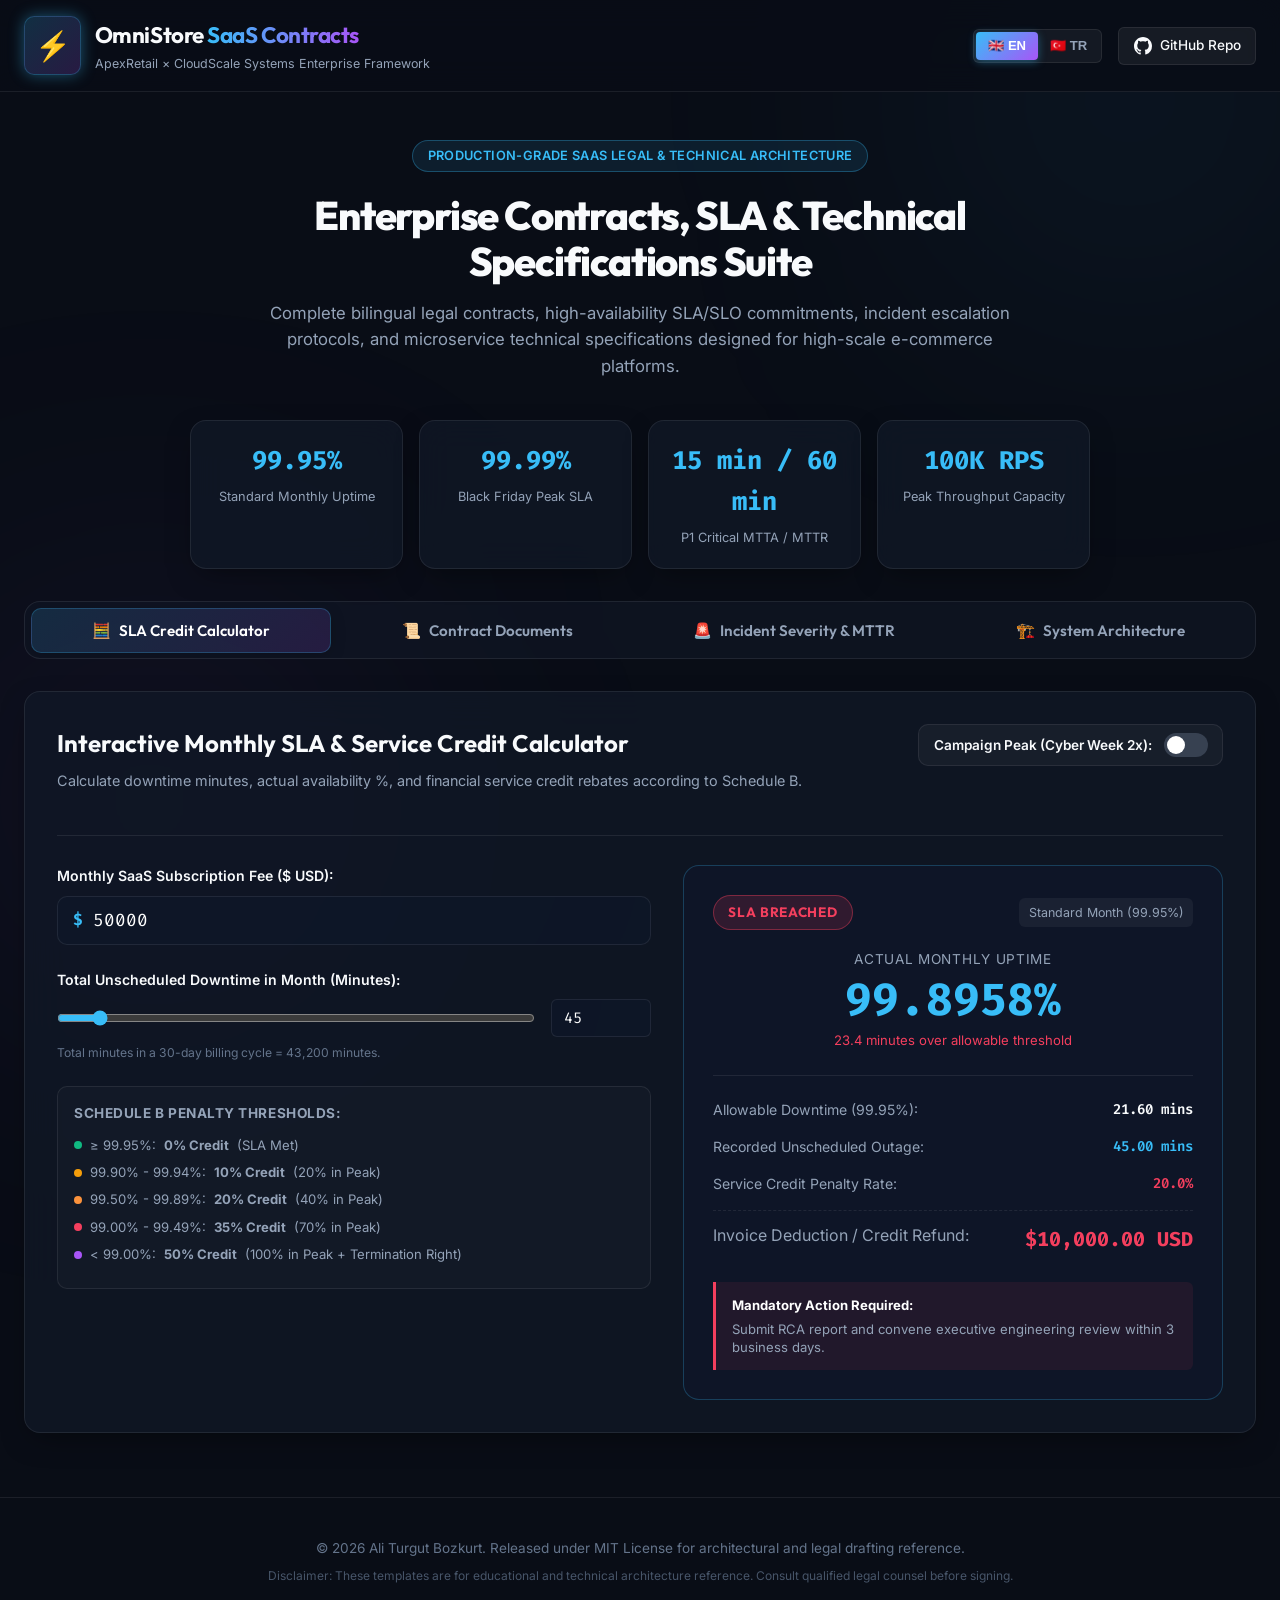
==== web/index.html @ a6dc6459 "feat: complete bilingual enterprise e-commerce SaaS legal contracts, SLA/SLO framework & interactive" ====
<!DOCTYPE html>
<html lang="en">
<head>
  <meta charset="UTF-8">
  <meta name="viewport" content="width=device-width, initial-scale=1.0">
  <title>OmniStore SaaS | Enterprise SLA, Legal & Contract Suite</title>
  <meta name="description" content="Interactive legal contracts, SLA/SLO calculators, and technical specifications for enterprise SaaS and E-Commerce platforms.">
  <link rel="preconnect" href="https://fonts.googleapis.com">
  <link rel="preconnect" href="https://fonts.gstatic.com" crossorigin>
  <link href="https://fonts.googleapis.com/css2?family=Fira+Code:wght@400;600&family=Outfit:wght@400;500;600;700;800&family=Inter:wght@300;400;500;600;700&display=swap" rel="stylesheet">
  <link rel="stylesheet" href="style.css">
</head>
<body class="dark-theme">
  <!-- Background Glow FX -->
  <div class="glow-bg glow-1"></div>
  <div class="glow-bg glow-2"></div>

  <!-- Header -->
  <header class="app-header">
    <div class="header-container">
      <div class="logo-area">
        <span class="logo-icon">⚡</span>
        <div>
          <h1 class="logo-title">OmniStore <span>SaaS Contracts</span></h1>
          <p class="logo-subtitle">ApexRetail × CloudScale Systems Enterprise Framework</p>
        </div>
      </div>
      <div class="header-actions">
        <div class="lang-switch-wrapper">
          <button id="btnLangEn" class="lang-btn active" onclick="setLanguage('en')">🇬🇧 EN</button>
          <button id="btnLangTr" class="lang-btn" onclick="setLanguage('tr')">🇹🇷 TR</button>
        </div>
        <a href="https://github.com/aliturgutbozkurt/ecommerce-sla" target="_blank" class="github-badge-btn" id="githubRepoLink">
          <svg class="gh-icon" viewBox="0 0 24 24" width="18" height="18" fill="currentColor">
            <path d="M12 0C5.37 0 0 5.37 0 12c0 5.31 3.435 9.795 8.205 11.385.6.105.825-.255.825-.57 0-.285-.015-1.23-.015-2.235-3.015.555-3.795-.735-4.035-1.41-.135-.345-.72-1.41-1.23-1.695-.42-.225-1.02-.78-.015-.795.945-.015 1.62.87 1.845 1.23 1.08 1.815 2.805 1.305 3.495.99.105-.78.42-1.305.765-1.605-2.67-.3-5.46-1.335-5.46-5.925 0-1.305.465-2.385 1.23-3.225-.12-.3-.54-1.53.12-3.18 0 0 1.005-.315 3.3 1.23.96-.27 1.98-.405 3-.405s2.04.135 3 .405c2.295-1.56 3.3-1.23 3.3-1.23.66 1.65.24 2.88.12 3.18.765.84 1.23 1.905 1.23 3.225 0 4.605-2.805 5.625-5.475 5.925.435.375.81 1.095.81 2.22 0 1.605-.015 2.895-.015 3.3 0 .315.225.69.825.57A12.02 12.02 0 0024 12c0-6.63-5.37-12-12-12z"/>
          </svg>
          <span data-i18n="view_github">GitHub Repo</span>
        </a>
      </div>
    </div>
  </header>

  <!-- Hero Section -->
  <section class="hero-section">
    <div class="hero-content">
      <div class="badge-pill" data-i18n="hero_badge">Production-Grade SaaS Legal & Technical Architecture</div>
      <h2 class="hero-heading" data-i18n="hero_title">
        Enterprise Contracts, SLA & Technical Specifications Suite
      </h2>
      <p class="hero-desc" data-i18n="hero_desc">
        Complete bilingual legal contracts, high-availability SLA/SLO commitments, incident escalation protocols, and microservice technical specifications designed for high-scale e-commerce platforms.
      </p>

      <div class="hero-stats-grid">
        <div class="stat-card">
          <div class="stat-value">99.95%</div>
          <div class="stat-label" data-i18n="stat_uptime">Standard Monthly Uptime</div>
        </div>
        <div class="stat-card">
          <div class="stat-value">99.99%</div>
          <div class="stat-label" data-i18n="stat_peak">Black Friday Peak SLA</div>
        </div>
        <div class="stat-card">
          <div class="stat-value">15 min / 60 min</div>
          <div class="stat-label" data-i18n="stat_p1">P1 Critical MTTA / MTTR</div>
        </div>
        <div class="stat-card">
          <div class="stat-value">100K RPS</div>
          <div class="stat-label" data-i18n="stat_rps">Peak Throughput Capacity</div>
        </div>
      </div>
    </div>
  </section>

  <!-- Main Navigation Tabs -->
  <main class="main-container">
    <nav class="nav-tabs">
      <button class="tab-btn active" onclick="switchTab('calculator')" id="tabBtnCalc">
        <span>🧮</span> <span data-i18n="tab_calculator">SLA Credit Calculator</span>
      </button>
      <button class="tab-btn" onclick="switchTab('contracts')" id="tabBtnDocs">
        <span>📜</span> <span data-i18n="tab_contracts">Contract Documents</span>
      </button>
      <button class="tab-btn" onclick="switchTab('incidents')" id="tabBtnInc">
        <span>🚨</span> <span data-i18n="tab_incident">Incident Severity & MTTR</span>
      </button>
      <button class="tab-btn" onclick="switchTab('architecture')" id="tabBtnArch">
        <span>🏗️</span> <span data-i18n="tab_arch">System Architecture</span>
      </button>
    </nav>

    <!-- TAB 1: SLA Calculator -->
    <section id="tab-calculator" class="tab-panel active">
      <div class="panel-card calculator-card">
        <div class="card-header">
          <div>
            <h3 class="card-title" data-i18n="calc_title">Interactive Monthly SLA & Service Credit Calculator</h3>
            <p class="card-desc" data-i18n="calc_desc">Calculate downtime minutes, actual availability %, and financial service credit rebates according to Schedule B.</p>
          </div>
          <div class="mode-toggle">
            <span class="mode-label" data-i18n="peak_mode_label">Campaign Peak (Cyber Week 2x):</span>
            <label class="switch">
              <input type="checkbox" id="peakModeCheckbox" onchange="calculateSLA()">
              <span class="slider round"></span>
            </label>
          </div>
        </div>

        <div class="calc-grid">
          <!-- Inputs -->
          <div class="calc-input-pane">
            <div class="input-group">
              <label for="monthlyFeeInput" data-i18n="input_fee_label">Monthly SaaS Subscription Fee ($ USD):</label>
              <div class="input-prefix-wrapper">
                <span class="currency-symbol">$</span>
                <input type="number" id="monthlyFeeInput" value="50000" min="1000" step="1000" oninput="calculateSLA()">
              </div>
            </div>

            <div class="input-group">
              <label for="downtimeMinutesInput" data-i18n="input_downtime_label">Total Unscheduled Downtime in Month (Minutes):</label>
              <div class="range-wrapper">
                <input type="range" id="downtimeRange" min="0" max="600" value="45" oninput="syncDowntime(this.value)">
                <input type="number" id="downtimeMinutesInput" value="45" min="0" max="43200" oninput="syncRange(this.value)">
              </div>
              <small class="input-hint" data-i18n="calc_hint">Total minutes in a 30-day billing cycle = 43,200 minutes.</small>
            </div>

            <div class="sla-thresholds-box">
              <h4 data-i18n="penalty_table_title">Schedule B Penalty Thresholds:</h4>
              <ul class="threshold-list">
                <li><span class="dot green"></span> ≥ 99.95%: <strong>0% Credit</strong> (SLA Met)</li>
                <li><span class="dot yellow"></span> 99.90% - 99.94%: <strong>10% Credit</strong> (20% in Peak)</li>
                <li><span class="dot orange"></span> 99.50% - 99.89%: <strong>20% Credit</strong> (40% in Peak)</li>
                <li><span class="dot red"></span> 99.00% - 99.49%: <strong>35% Credit</strong> (70% in Peak)</li>
                <li><span class="dot purple"></span> &lt; 99.00%: <strong>50% Credit</strong> (100% in Peak + Termination Right)</li>
              </ul>
            </div>
          </div>

          <!-- Live Results Output -->
          <div class="calc-result-pane">
            <div class="result-badge-area">
              <span id="slaStatusBadge" class="status-badge status-breached">SLA BREACHED</span>
              <span id="periodBadge" class="period-badge">Standard Billing Period</span>
            </div>

            <div class="metric-readout">
              <div class="metric-title" data-i18n="metric_uptime">Actual Monthly Uptime</div>
              <div class="metric-big-value" id="actualUptimeText">99.8958%</div>
              <div class="metric-sub" id="allowedDowntimeDiff">23.1 minutes over allowable threshold</div>
            </div>

            <div class="results-summary-table">
              <div class="result-row">
                <span data-i18n="res_allowed_downtime">Allowable Downtime (99.95%):</span>
                <span class="val" id="maxAllowableDowntime">21.90 mins</span>
              </div>
              <div class="result-row">
                <span data-i18n="res_actual_downtime">Recorded Unscheduled Outage:</span>
                <span class="val highlight" id="recordedDowntimeText">45.00 mins</span>
              </div>
              <div class="result-row">
                <span data-i18n="res_credit_rate">Service Credit Penalty Rate:</span>
                <span class="val penalty-val" id="creditPercentText">20.00%</span>
              </div>
              <div class="result-row total-row">
                <span data-i18n="res_refund_amount">Invoice Deduction / Credit Refund:</span>
                <span class="val refund-val" id="refundAmountText">$10,000.00 USD</span>
              </div>
            </div>

            <div class="action-box" id="correctiveActionBox">
              <strong>Mandatory Action Required:</strong>
              <p id="actionRequiredText">Submit Root Cause Analysis (RCA) and convene senior architecture review within 3 business days.</p>
            </div>
          </div>
        </div>
      </div>
    </section>

    <!-- TAB 2: Contracts Directory -->
    <section id="tab-contracts" class="tab-panel">
      <div class="contracts-header-bar">
        <div class="search-filter-wrapper">
          <input type="text" id="contractSearchInput" placeholder="Search contracts, clauses, keywords (e.g. Escrow, MTTR, GDPR, IP)..." oninput="filterContracts()">
        </div>
        <div class="category-pills">
          <button class="cat-pill active" onclick="filterCategory('all', this)" data-i18n="cat_all">All (11)</button>
          <button class="cat-pill" onclick="filterCategory('legal', this)" data-i18n="cat_legal">Legal Core</button>
          <button class="cat-pill" onclick="filterCategory('technical', this)" data-i18n="cat_technical">Technical & SOW</button>
          <button class="cat-pill" onclick="filterCategory('sla', this)" data-i18n="cat_sla">SLA & Operations</button>
          <button class="cat-pill" onclick="filterCategory('compliance', this)" data-i18n="cat_compliance">Privacy & Escrow</button>
        </div>
      </div>

      <div class="contracts-grid" id="contractsGrid">
        <!-- Rendered dynamically via app.js -->
      </div>
    </section>

    <!-- TAB 3: Incident Severity & MTTR Explorer -->
    <section id="tab-incidents" class="tab-panel">
      <div class="panel-card">
        <h3 class="card-title" data-i18n="inc_title">Incident Severity Classification & On-Call Response Matrix</h3>
        <p class="card-desc" data-i18n="inc_desc">Schedule F operational incident response timelines, triage criteria, and escalation triggers.</p>

        <div class="severity-cards-grid">
          <!-- P1 -->
          <div class="sev-card sev-p1">
            <div class="sev-header">
              <span class="sev-tag">P1</span>
              <h4>P1 - Critical Outage</h4>
            </div>
            <div class="sev-timing">
              <div><strong>MTTA (Acknowledge):</strong> ≤ 15 Minutes (24/7/365)</div>
              <div><strong>MTTR (Resolution):</strong> ≤ 60 Minutes</div>
              <div><strong>Cadence:</strong> Every 15 mins in War Room</div>
            </div>
            <p class="sev-example"><strong>Triggers:</strong> Complete checkout freeze, catalog inaccessible, database failover hang, verified ransomware or data breach.</p>
            <div class="sev-action-badge">Instant War Room & Incident Commander</div>
          </div>

          <!-- P2 -->
          <div class="sev-card sev-p2">
            <div class="sev-header">
              <span class="sev-tag">P2</span>
              <h4>P2 - Major Degradation</h4>
            </div>
            <div class="sev-timing">
              <div><strong>MTTA:</strong> ≤ 30 Minutes (24/7/365)</div>
              <div><strong>MTTR:</strong> ≤ 4 Hours</div>
              <div><strong>Cadence:</strong> Every 60 minutes</div>
            </div>
            <p class="sev-example"><strong>Triggers:</strong> Single payment gateway offline (fallback working), search degraded, SAP ERP sync queue backlog > 30 mins.</p>
            <div class="sev-action-badge">Senior Architect Escalation</div>
          </div>

          <!-- P3 -->
          <div class="sev-card sev-p3">
            <div class="sev-header">
              <span class="sev-tag">P3</span>
              <h4>P3 - Minor Impairment</h4>
            </div>
            <div class="sev-timing">
              <div><strong>MTTA:</strong> ≤ 2 Hours (Business Hours)</div>
              <div><strong>MTTR:</strong> ≤ 24 Hours</div>
              <div><strong>Cadence:</strong> Daily Ticket Update</div>
            </div>
            <p class="sev-example"><strong>Triggers:</strong> Admin CMS reporting timeout, coupon banner cosmetic alignment defect, non-blocking telemetry delay.</p>
            <div class="sev-action-badge">Sprint Backlog Queue</div>
          </div>

          <!-- P4 -->
          <div class="sev-card sev-p4">
            <div class="sev-header">
              <span class="sev-tag">P4</span>
              <h4>P4 - Informational</h4>
            </div>
            <div class="sev-timing">
              <div><strong>MTTA:</strong> ≤ 8 Hours (Business Hours)</div>
              <div><strong>MTTR:</strong> ≤ 5 Business Days</div>
              <div><strong>Cadence:</strong> Upon milestone change</div>
            </div>
            <p class="sev-example"><strong>Triggers:</strong> Documentation inquiry, cosmetic styling suggestion, minor administrative inquiry.</p>
            <div class="sev-action-badge">Standard Triage</div>
          </div>
        </div>

        <div class="rca-box">
          <h4 data-i18n="rca_box_title">Root Cause Analysis (RCA) Protocol</h4>
          <p data-i18n="rca_box_desc">For all P1 incidents and major P2 incidents, Provider must deliver a blameless 5-Whys RCA document within 5 business days, including chronological timeline, root cause, and Corrective and Preventative Actions (CAPA).</p>
        </div>
      </div>
    </section>

    <!-- TAB 4: Architecture Topology -->
    <section id="tab-architecture" class="tab-panel">
      <div class="panel-card">
        <h3 class="card-title" data-i18n="arch_title">OmniStore SaaS Microservices Topology</h3>
        <p class="card-desc" data-i18n="arch_desc">High-throughput, event-driven commerce architecture designed for 100,000 requests/second.</p>

        <div class="arch-visual-container">
          <div class="arch-layer">
            <div class="layer-title">Client Layer (Web / iOS / Android / Social Commerce)</div>
            <div class="arch-boxes">
              <div class="arch-node">Next.js Headless Web</div>
              <div class="arch-node">Swift iOS App</div>
              <div class="arch-node">Kotlin Android App</div>
              <div class="arch-node">Marketplace Connectors</div>
            </div>
          </div>

          <div class="arch-connector">↓ TLS 1.3 HTTPS</div>

          <div class="arch-layer highlight-layer">
            <div class="layer-title">Edge & API Gateway Layer</div>
            <div class="arch-boxes">
              <div class="arch-node accent-node">Cloudflare Edge CDN & WAF</div>
              <div class="arch-node accent-node">Envoy API Gateway (GraphQL Mesh)</div>
            </div>
          </div>

          <div class="arch-connector">↓ gRPC / HTTP 2.0</div>

          <div class="arch-layer">
            <div class="layer-title">Core Microservices Cluster (Kubernetes / EKS)</div>
            <div class="arch-boxes">
              <div class="arch-node service-node">Catalog & PIM Service (Go)</div>
              <div class="arch-node service-node">Cart & Promotion Engine (Go)</div>
              <div class="arch-node service-node">Inventory & Redlock (Go)</div>
              <div class="arch-node service-node">Smart Payment Router (Go)</div>
              <div class="arch-node service-node">OMS State Machine (Node/TS)</div>
            </div>
          </div>

          <div class="arch-connector">↓ Async Events & Persistent I/O</div>

          <div class="arch-layer storage-layer">
            <div class="layer-title">Data, Streaming & Caching Layer</div>
            <div class="arch-boxes">
              <div class="arch-node db-node">Apache Kafka 3.7 Bus</div>
              <div class="arch-node db-node">Redis Cluster 7.2</div>
              <div class="arch-node db-node">PostgreSQL 16 (Patroni HA)</div>
              <div class="arch-node db-node">OpenSearch 2.14 Cluster</div>
            </div>
          </div>
        </div>
      </div>
    </section>
  </main>

  <!-- Clause Modal -->
  <div id="clauseModal" class="modal-backdrop" onclick="closeModal(event)">
    <div class="modal-card" onclick="event.stopPropagation()">
      <div class="modal-header">
        <h4 id="modalDocTitle">Document Title</h4>
        <button class="close-btn" onclick="closeModalDirect()">&times;</button>
      </div>
      <div class="modal-body" id="modalDocBody">
        <!-- Content injected here -->
      </div>
      <div class="modal-footer">
        <button class="copy-btn" onclick="copyModalContent()" data-i18n="copy_clause">📋 Copy Clause</button>
        <a id="modalDirectFileLink" href="#" target="_blank" class="open-file-btn" data-i18n="open_full_file">View Full Markdown File →</a>
      </div>
    </div>
  </div>

  <!-- Footer -->
  <footer class="app-footer">
    <div class="footer-container">
      <p>© 2026 Ali Turgut Bozkurt. Released under MIT License for architectural and legal drafting reference.</p>
      <p class="footer-disclaimer">Disclaimer: These templates are for educational and technical architecture reference. Consult qualified legal counsel before signing.</p>
    </div>
  </footer>

  <script src="app.js"></script>
</body>
</html>
---- web/style.css ----
:root {
  --bg-dark: #090d16;
  --bg-card: rgba(17, 24, 39, 0.75);
  --bg-card-hover: rgba(30, 41, 59, 0.85);
  --border-card: rgba(255, 255, 255, 0.08);
  --border-glow: rgba(56, 189, 248, 0.25);
  --primary: #38bdf8;
  --primary-glow: rgba(56, 189, 248, 0.4);
  --accent-purple: #a855f7;
  --accent-emerald: #10b981;
  --accent-amber: #f59e0b;
  --accent-rose: #f43f5e;
  --text-main: #f8fafc;
  --text-muted: #94a3b8;
  --text-dim: #64748b;
  --radius-lg: 16px;
  --radius-md: 10px;
  --radius-sm: 6px;
  --font-heading: 'Outfit', sans-serif;
  --font-body: 'Inter', sans-serif;
  --font-code: 'Fira Code', monospace;
  --shadow-card: 0 10px 30px -10px rgba(0, 0, 0, 0.5);
  --transition: all 0.25s cubic-bezier(0.16, 1, 0.3, 1);
}

* {
  box-sizing: border-box;
  margin: 0;
  padding: 0;
}

body.dark-theme {
  background-color: var(--bg-dark);
  color: var(--text-main);
  font-family: var(--font-body);
  line-height: 1.6;
  position: relative;
  overflow-x: hidden;
  min-height: 100vh;
}

/* Ambient Background Glows */
.glow-bg {
  position: fixed;
  border-radius: 50%;
  filter: blur(140px);
  pointer-events: none;
  z-index: 0;
}
.glow-1 {
  width: 500px;
  height: 500px;
  top: -150px;
  right: -100px;
  background: radial-gradient(circle, rgba(56, 189, 248, 0.15), transparent 70%);
}
.glow-2 {
  width: 600px;
  height: 600px;
  bottom: -200px;
  left: -150px;
  background: radial-gradient(circle, rgba(168, 85, 247, 0.12), transparent 70%);
}

/* Header */
.app-header {
  position: sticky;
  top: 0;
  z-index: 100;
  background: rgba(9, 13, 22, 0.82);
  backdrop-filter: blur(16px);
  border-bottom: 1px solid var(--border-card);
}
.header-container {
  max-width: 1280px;
  margin: 0 auto;
  padding: 1rem 1.5rem;
  display: flex;
  align-items: center;
  justify-content: space-between;
}
.logo-area {
  display: flex;
  align-items: center;
  gap: 0.85rem;
}
.logo-icon {
  font-size: 1.8rem;
  background: linear-gradient(135deg, rgba(56, 189, 248, 0.2), rgba(168, 85, 247, 0.2));
  border: 1px solid var(--border-glow);
  padding: 0.35rem 0.6rem;
  border-radius: var(--radius-md);
  box-shadow: 0 0 15px var(--primary-glow);
}
.logo-title {
  font-family: var(--font-heading);
  font-size: 1.4rem;
  font-weight: 700;
  letter-spacing: -0.02em;
}
.logo-title span {
  background: linear-gradient(90deg, var(--primary), var(--accent-purple));
  -webkit-background-clip: text;
  -webkit-text-fill-color: transparent;
}
.logo-subtitle {
  font-size: 0.78rem;
  color: var(--text-muted);
}

.header-actions {
  display: flex;
  align-items: center;
  gap: 1rem;
}
.lang-switch-wrapper {
  display: flex;
  background: rgba(255, 255, 255, 0.05);
  border: 1px solid var(--border-card);
  border-radius: var(--radius-sm);
  padding: 2px;
}
.lang-btn {
  background: transparent;
  border: none;
  color: var(--text-muted);
  padding: 0.4rem 0.75rem;
  font-size: 0.82rem;
  font-weight: 600;
  cursor: pointer;
  border-radius: 4px;
  transition: var(--transition);
}
.lang-btn.active {
  background: linear-gradient(135deg, var(--primary), var(--accent-purple));
  color: #fff;
  box-shadow: 0 2px 8px rgba(56, 189, 248, 0.4);
}
.github-badge-btn {
  display: flex;
  align-items: center;
  gap: 0.5rem;
  background: rgba(255, 255, 255, 0.06);
  border: 1px solid var(--border-card);
  color: var(--text-main);
  text-decoration: none;
  padding: 0.45rem 0.9rem;
  border-radius: var(--radius-sm);
  font-size: 0.85rem;
  font-weight: 500;
  transition: var(--transition);
}
.github-badge-btn:hover {
  background: rgba(255, 255, 255, 0.12);
  border-color: var(--primary);
  transform: translateY(-1px);
}

/* Hero Section */
.hero-section {
  position: relative;
  z-index: 10;
  padding: 3rem 1.5rem 2rem;
  text-align: center;
}
.hero-content {
  max-width: 900px;
  margin: 0 auto;
}
.badge-pill {
  display: inline-block;
  background: rgba(56, 189, 248, 0.1);
  border: 1px solid rgba(56, 189, 248, 0.3);
  color: var(--primary);
  font-size: 0.8rem;
  font-weight: 600;
  padding: 0.3rem 0.9rem;
  border-radius: 9999px;
  margin-bottom: 1.2rem;
  letter-spacing: 0.03em;
  text-transform: uppercase;
}
.hero-heading {
  font-family: var(--font-heading);
  font-size: 2.5rem;
  font-weight: 800;
  line-height: 1.15;
  letter-spacing: -0.03em;
  margin-bottom: 1rem;
}
.hero-desc {
  font-size: 1.05rem;
  color: var(--text-muted);
  max-width: 780px;
  margin: 0 auto 2.5rem;
}
.hero-stats-grid {
  display: grid;
  grid-template-columns: repeat(auto-fit, minmax(190px, 1fr));
  gap: 1rem;
  margin-top: 1.5rem;
}
.stat-card {
  background: var(--bg-card);
  backdrop-filter: blur(16px);
  border: 1px solid var(--border-card);
  padding: 1.25rem 1rem;
  border-radius: var(--radius-lg);
  box-shadow: var(--shadow-card);
  transition: var(--transition);
}
.stat-card:hover {
  border-color: var(--border-glow);
  transform: translateY(-3px);
  box-shadow: 0 12px 24px -8px var(--primary-glow);
}
.stat-value {
  font-family: var(--font-code);
  font-size: 1.6rem;
  font-weight: 700;
  color: var(--primary);
  margin-bottom: 0.3rem;
}
.stat-label {
  font-size: 0.8rem;
  color: var(--text-muted);
}

/* Main Container & Tabs */
.main-container {
  max-width: 1280px;
  margin: 0 auto;
  padding: 0 1.5rem 4rem;
  position: relative;
  z-index: 10;
}
.nav-tabs {
  display: flex;
  gap: 0.5rem;
  background: rgba(17, 24, 39, 0.6);
  padding: 0.35rem;
  border-radius: var(--radius-lg);
  border: 1px solid var(--border-card);
  margin-bottom: 2rem;
  overflow-x: auto;
}
.tab-btn {
  flex: 1;
  min-width: 160px;
  display: flex;
  align-items: center;
  justify-content: center;
  gap: 0.5rem;
  background: transparent;
  border: none;
  color: var(--text-muted);
  font-family: var(--font-heading);
  font-size: 0.95rem;
  font-weight: 600;
  padding: 0.75rem 1rem;
  border-radius: var(--radius-md);
  cursor: pointer;
  transition: var(--transition);
}
.tab-btn:hover {
  color: var(--text-main);
  background: rgba(255, 255, 255, 0.04);
}
.tab-btn.active {
  background: linear-gradient(135deg, rgba(56, 189, 248, 0.15), rgba(168, 85, 247, 0.15));
  color: #fff;
  border: 1px solid var(--border-glow);
  box-shadow: 0 4px 15px rgba(0, 0, 0, 0.2);
}

/* Panel Cards */
.tab-panel {
  display: none;
}
.tab-panel.active {
  display: block;
  animation: fadeIn 0.3s ease-out;
}
@keyframes fadeIn {
  from { opacity: 0; transform: translateY(6px); }
  to { opacity: 1; transform: translateY(0); }
}

.panel-card {
  background: var(--bg-card);
  backdrop-filter: blur(20px);
  border: 1px solid var(--border-card);
  border-radius: var(--radius-lg);
  padding: 2rem;
  box-shadow: var(--shadow-card);
}
.card-title {
  font-family: var(--font-heading);
  font-size: 1.5rem;
  font-weight: 700;
  margin-bottom: 0.4rem;
}
.card-desc {
  font-size: 0.9rem;
  color: var(--text-muted);
  margin-bottom: 1.5rem;
}

/* Calculator Grid */
.calculator-card .card-header {
  display: flex;
  justify-content: space-between;
  align-items: flex-start;
  border-bottom: 1px solid var(--border-card);
  padding-bottom: 1.2rem;
  margin-bottom: 1.8rem;
}
.mode-toggle {
  display: flex;
  align-items: center;
  gap: 0.75rem;
  background: rgba(255, 255, 255, 0.04);
  padding: 0.5rem 0.9rem;
  border-radius: var(--radius-md);
  border: 1px solid var(--border-card);
}
.mode-label {
  font-size: 0.85rem;
  font-weight: 600;
}
/* Toggle Switch */
.switch {
  position: relative;
  display: inline-block;
  width: 44px;
  height: 24px;
}
.switch input { opacity: 0; width: 0; height: 0; }
.slider {
  position: absolute; cursor: pointer; top: 0; left: 0; right: 0; bottom: 0;
  background-color: #374151; transition: .3s; border-radius: 24px;
}
.slider:before {
  position: absolute; content: ""; height: 18px; width: 18px; left: 3px; bottom: 3px;
  background-color: white; transition: .3s; border-radius: 50%;
}
input:checked + .slider { background-color: var(--accent-rose); }
input:checked + .slider:before { transform: translateX(20px); }

.calc-grid {
  display: grid;
  grid-template-columns: 1.1fr 1fr;
  gap: 2rem;
}
.input-group {
  margin-bottom: 1.5rem;
}
.input-group label {
  display: block;
  font-size: 0.88rem;
  font-weight: 600;
  margin-bottom: 0.5rem;
}
.input-prefix-wrapper {
  position: relative;
  display: flex;
  align-items: center;
}
.currency-symbol {
  position: absolute;
  left: 1rem;
  color: var(--primary);
  font-weight: 700;
  font-family: var(--font-code);
}
.input-prefix-wrapper input {
  width: 100%;
  background: rgba(15, 23, 42, 0.7);
  border: 1px solid var(--border-card);
  color: #fff;
  padding: 0.75rem 1rem 0.75rem 2.2rem;
  border-radius: var(--radius-md);
  font-family: var(--font-code);
  font-size: 1.1rem;
  outline: none;
  transition: var(--transition);
}
.input-prefix-wrapper input:focus {
  border-color: var(--primary);
  box-shadow: 0 0 10px var(--primary-glow);
}
.range-wrapper {
  display: flex;
  align-items: center;
  gap: 1rem;
}
.range-wrapper input[type="range"] {
  flex: 1;
  accent-color: var(--primary);
  cursor: pointer;
}
.range-wrapper input[type="number"] {
  width: 100px;
  background: rgba(15, 23, 42, 0.7);
  border: 1px solid var(--border-card);
  color: #fff;
  padding: 0.5rem 0.75rem;
  border-radius: var(--radius-sm);
  font-family: var(--font-code);
  font-size: 0.95rem;
  outline: none;
}
.input-hint {
  display: block;
  font-size: 0.76rem;
  color: var(--text-dim);
  margin-top: 0.35rem;
}

.sla-thresholds-box {
  background: rgba(255, 255, 255, 0.02);
  border: 1px solid var(--border-card);
  border-radius: var(--radius-md);
  padding: 1rem;
  margin-top: 1.5rem;
}
.sla-thresholds-box h4 {
  font-size: 0.85rem;
  color: var(--text-muted);
  margin-bottom: 0.6rem;
  text-transform: uppercase;
  letter-spacing: 0.04em;
}
.threshold-list {
  list-style: none;
  font-size: 0.82rem;
  color: var(--text-muted);
}
.threshold-list li {
  display: flex;
  align-items: center;
  gap: 0.5rem;
  margin-bottom: 0.4rem;
}
.dot {
  width: 8px;
  height: 8px;
  border-radius: 50%;
}
.dot.green { background: var(--accent-emerald); }
.dot.yellow { background: var(--accent-amber); }
.dot.orange { background: #fb923c; }
.dot.red { background: var(--accent-rose); }
.dot.purple { background: var(--accent-purple); }

/* Results Pane */
.calc-result-pane {
  background: rgba(15, 23, 42, 0.8);
  border: 1px solid var(--border-glow);
  border-radius: var(--radius-lg);
  padding: 1.8rem;
  display: flex;
  flex-direction: column;
  justify-content: space-between;
}
.result-badge-area {
  display: flex;
  justify-content: space-between;
  align-items: center;
  margin-bottom: 1.2rem;
}
.status-badge {
  font-family: var(--font-heading);
  font-weight: 700;
  font-size: 0.85rem;
  padding: 0.35rem 0.9rem;
  border-radius: 9999px;
  letter-spacing: 0.05em;
  text-transform: uppercase;
}
.status-met {
  background: rgba(16, 185, 129, 0.15);
  color: var(--accent-emerald);
  border: 1px solid rgba(16, 185, 129, 0.4);
}
.status-breached {
  background: rgba(244, 63, 94, 0.15);
  color: var(--accent-rose);
  border: 1px solid rgba(244, 63, 94, 0.4);
  animation: pulseBreach 2s infinite;
}
@keyframes pulseBreach {
  0%, 100% { box-shadow: 0 0 0 rgba(244, 63, 94, 0); }
  50% { box-shadow: 0 0 14px rgba(244, 63, 94, 0.3); }
}
.period-badge {
  font-size: 0.78rem;
  color: var(--text-muted);
  background: rgba(255, 255, 255, 0.05);
  padding: 0.3rem 0.6rem;
  border-radius: var(--radius-sm);
}

.metric-readout {
  text-align: center;
  margin-bottom: 1.5rem;
}
.metric-title {
  font-size: 0.85rem;
  color: var(--text-muted);
  text-transform: uppercase;
  letter-spacing: 0.05em;
}
.metric-big-value {
  font-family: var(--font-code);
  font-size: 2.8rem;
  font-weight: 800;
  color: var(--primary);
  line-height: 1.1;
  margin: 0.3rem 0;
}
.metric-sub {
  font-size: 0.82rem;
  color: var(--accent-rose);
}

.results-summary-table {
  border-top: 1px solid var(--border-card);
  padding-top: 1rem;
  margin-bottom: 1.2rem;
}
.result-row {
  display: flex;
  justify-content: space-between;
  padding: 0.45rem 0;
  font-size: 0.88rem;
  color: var(--text-muted);
}
.result-row .val {
  font-family: var(--font-code);
  font-weight: 600;
  color: var(--text-main);
}
.result-row .val.highlight {
  color: var(--primary);
}
.result-row .val.penalty-val {
  color: var(--accent-rose);
}
.result-row.total-row {
  border-top: 1px dashed var(--border-card);
  margin-top: 0.5rem;
  padding-top: 0.75rem;
  font-size: 1rem;
}
.result-row.total-row .refund-val {
  font-size: 1.25rem;
  font-weight: 800;
  color: var(--accent-rose);
}

.action-box {
  background: rgba(244, 63, 94, 0.08);
  border-left: 3px solid var(--accent-rose);
  padding: 0.85rem 1rem;
  border-radius: 0 var(--radius-sm) var(--radius-sm) 0;
  font-size: 0.82rem;
}
.action-box strong {
  display: block;
  margin-bottom: 0.2rem;
  color: #fff;
}
.action-box p {
  color: var(--text-muted);
  line-height: 1.4;
}

/* Contracts Tab */
.contracts-header-bar {
  display: flex;
  flex-direction: column;
  gap: 1rem;
  margin-bottom: 1.5rem;
}
.search-filter-wrapper input {
  width: 100%;
  background: var(--bg-card);
  backdrop-filter: blur(16px);
  border: 1px solid var(--border-card);
  color: #fff;
  padding: 0.85rem 1.2rem;
  border-radius: var(--radius-lg);
  font-size: 0.95rem;
  outline: none;
  transition: var(--transition);
}
.search-filter-wrapper input:focus {
  border-color: var(--primary);
  box-shadow: 0 0 15px var(--primary-glow);
}
.category-pills {
  display: flex;
  gap: 0.5rem;
  flex-wrap: wrap;
}
.cat-pill {
  background: rgba(255, 255, 255, 0.05);
  border: 1px solid var(--border-card);
  color: var(--text-muted);
  padding: 0.45rem 1rem;
  border-radius: 9999px;
  font-size: 0.82rem;
  font-weight: 600;
  cursor: pointer;
  transition: var(--transition);
}
.cat-pill:hover, .cat-pill.active {
  background: var(--primary);
  color: #090d16;
  border-color: var(--primary);
  box-shadow: 0 2px 8px var(--primary-glow);
}

.contracts-grid {
  display: grid;
  grid-template-columns: repeat(auto-fill, minmax(350px, 1fr));
  gap: 1.25rem;
}
.contract-card {
  background: var(--bg-card);
  border: 1px solid var(--border-card);
  border-radius: var(--radius-lg);
  padding: 1.5rem;
  display: flex;
  flex-direction: column;
  justify-content: space-between;
  transition: var(--transition);
  position: relative;
  overflow: hidden;
}
.contract-card:hover {
  border-color: var(--border-glow);
  transform: translateY(-4px);
  box-shadow: var(--shadow-card);
}
.card-doc-num {
  font-family: var(--font-code);
  font-size: 0.75rem;
  font-weight: 700;
  color: var(--primary);
  background: rgba(56, 189, 248, 0.1);
  padding: 0.2rem 0.5rem;
  border-radius: var(--radius-sm);
  display: inline-block;
  margin-bottom: 0.75rem;
}
.contract-card h4 {
  font-family: var(--font-heading);
  font-size: 1.15rem;
  font-weight: 700;
  margin-bottom: 0.5rem;
  line-height: 1.3;
}
.contract-card p {
  font-size: 0.85rem;
  color: var(--text-muted);
  line-height: 1.5;
  margin-bottom: 1.2rem;
}
.contract-card-footer {
  display: flex;
  justify-content: space-between;
  align-items: center;
  border-top: 1px solid rgba(255, 255, 255, 0.05);
  padding-top: 0.85rem;
}
.clause-preview-btn {
  background: transparent;
  border: 1px solid var(--border-card);
  color: var(--text-main);
  padding: 0.4rem 0.8rem;
  border-radius: var(--radius-sm);
  font-size: 0.8rem;
  cursor: pointer;
  transition: var(--transition);
}
.clause-preview-btn:hover {
  background: rgba(255, 255, 255, 0.1);
  border-color: var(--primary);
}
.raw-file-link {
  font-size: 0.8rem;
  color: var(--primary);
  text-decoration: none;
  font-weight: 600;
}
.raw-file-link:hover {
  text-decoration: underline;
}

/* Incidents Tab */
.severity-cards-grid {
  display: grid;
  grid-template-columns: repeat(auto-fit, minmax(260px, 1fr));
  gap: 1.25rem;
  margin-bottom: 2rem;
}
.sev-card {
  border-radius: var(--radius-lg);
  padding: 1.5rem;
  background: rgba(17, 24, 39, 0.8);
  border: 1px solid var(--border-card);
  display: flex;
  flex-direction: column;
  justify-content: space-between;
  transition: var(--transition);
}
.sev-card:hover {
  transform: translateY(-3px);
}
.sev-p1 { border-top: 4px solid var(--accent-rose); }
.sev-p2 { border-top: 4px solid #fb923c; }
.sev-p3 { border-top: 4px solid var(--accent-amber); }
.sev-p4 { border-top: 4px solid var(--primary); }

.sev-header {
  display: flex;
  align-items: center;
  gap: 0.6rem;
  margin-bottom: 1rem;
}
.sev-tag {
  font-family: var(--font-code);
  font-weight: 800;
  font-size: 0.85rem;
  padding: 0.2rem 0.6rem;
  border-radius: var(--radius-sm);
  color: #fff;
}
.sev-p1 .sev-tag { background: var(--accent-rose); }
.sev-p2 .sev-tag { background: #fb923c; }
.sev-p3 .sev-tag { background: var(--accent-amber); }
.sev-p4 .sev-tag { background: var(--primary); color: #090d16; }

.sev-header h4 {
  font-family: var(--font-heading);
  font-size: 1.1rem;
  font-weight: 700;
}
.sev-timing {
  background: rgba(0, 0, 0, 0.25);
  padding: 0.85rem;
  border-radius: var(--radius-sm);
  font-size: 0.82rem;
  line-height: 1.6;
  margin-bottom: 1rem;
}
.sev-example {
  font-size: 0.8rem;
  color: var(--text-muted);
  line-height: 1.4;
  margin-bottom: 1.2rem;
}
.sev-action-badge {
  font-size: 0.75rem;
  font-weight: 600;
  color: var(--primary);
  background: rgba(56, 189, 248, 0.1);
  padding: 0.4rem;
  border-radius: var(--radius-sm);
  text-align: center;
}
.rca-box {
  background: rgba(168, 85, 247, 0.08);
  border: 1px solid rgba(168, 85, 247, 0.3);
  padding: 1.25rem;
  border-radius: var(--radius-md);
}
.rca-box h4 {
  font-family: var(--font-heading);
  font-size: 1.1rem;
  color: var(--accent-purple);
  margin-bottom: 0.4rem;
}
.rca-box p {
  font-size: 0.85rem;
  color: var(--text-muted);
}

/* Architecture Tab */
.arch-visual-container {
  display: flex;
  flex-direction: column;
  gap: 1rem;
  padding: 1rem 0;
}
.arch-layer {
  background: rgba(15, 23, 42, 0.6);
  border: 1px solid var(--border-card);
  border-radius: var(--radius-md);
  padding: 1.25rem;
}
.arch-layer.highlight-layer {
  border-color: var(--primary-glow);
  background: rgba(56, 189, 248, 0.05);
}
.arch-layer.storage-layer {
  background: rgba(168, 85, 247, 0.05);
  border-color: rgba(168, 85, 247, 0.25);
}
.layer-title {
  font-size: 0.85rem;
  font-weight: 700;
  text-transform: uppercase;
  letter-spacing: 0.04em;
  color: var(--text-muted);
  margin-bottom: 0.85rem;
}
.arch-boxes {
  display: flex;
  gap: 0.75rem;
  flex-wrap: wrap;
}
.arch-node {
  background: rgba(255, 255, 255, 0.04);
  border: 1px solid var(--border-card);
  padding: 0.65rem 1rem;
  border-radius: var(--radius-sm);
  font-size: 0.85rem;
  font-weight: 500;
}
.arch-node.accent-node {
  background: rgba(56, 189, 248, 0.15);
  border-color: var(--primary);
  color: #fff;
  font-weight: 600;
}
.arch-node.service-node {
  background: rgba(16, 185, 129, 0.12);
  border-color: var(--accent-emerald);
  color: #fff;
}
.arch-node.db-node {
  background: rgba(168, 85, 247, 0.12);
  border-color: var(--accent-purple);
  color: #fff;
}
.arch-connector {
  text-align: center;
  font-family: var(--font-code);
  font-size: 0.8rem;
  color: var(--text-dim);
  font-weight: 600;
}

/* Modal */
.modal-backdrop {
  position: fixed;
  top: 0; left: 0; width: 100%; height: 100%;
  background: rgba(0, 0, 0, 0.75);
  backdrop-filter: blur(8px);
  z-index: 200;
  display: none;
  align-items: center;
  justify-content: center;
  padding: 1rem;
}
.modal-backdrop.active {
  display: flex;
}
.modal-card {
  background: #0f172a;
  border: 1px solid var(--border-glow);
  border-radius: var(--radius-lg);
  max-width: 720px;
  width: 100%;
  max-height: 85vh;
  display: flex;
  flex-direction: column;
  box-shadow: 0 20px 40px rgba(0, 0, 0, 0.6);
  animation: zoomModal 0.2s ease-out;
}
@keyframes zoomModal {
  from { transform: scale(0.95); opacity: 0; }
  to { transform: scale(1); opacity: 1; }
}
.modal-header {
  display: flex;
  justify-content: space-between;
  align-items: center;
  padding: 1.25rem 1.5rem;
  border-bottom: 1px solid var(--border-card);
}
.modal-header h4 {
  font-family: var(--font-heading);
  font-size: 1.2rem;
  font-weight: 700;
}
.close-btn {
  background: transparent;
  border: none;
  color: var(--text-muted);
  font-size: 1.6rem;
  cursor: pointer;
}
.close-btn:hover { color: #fff; }
.modal-body {
  padding: 1.5rem;
  overflow-y: auto;
  font-family: var(--font-code);
  font-size: 0.85rem;
  color: #e2e8f0;
  line-height: 1.6;
  white-space: pre-wrap;
  background: rgba(0, 0, 0, 0.3);
}
.modal-footer {
  display: flex;
  justify-content: space-between;
  align-items: center;
  padding: 1rem 1.5rem;
  border-top: 1px solid var(--border-card);
}
.copy-btn {
  background: var(--primary);
  color: #090d16;
  border: none;
  padding: 0.5rem 1rem;
  border-radius: var(--radius-sm);
  font-weight: 700;
  cursor: pointer;
  transition: var(--transition);
}
.copy-btn:hover {
  background: #7dd3fc;
}
.open-file-btn {
  color: var(--text-muted);
  font-size: 0.85rem;
  text-decoration: none;
}
.open-file-btn:hover { color: #fff; text-decoration: underline; }

/* Footer */
.app-footer {
  border-top: 1px solid var(--border-card);
  padding: 2.5rem 1.5rem;
  text-align: center;
  color: var(--text-dim);
  font-size: 0.85rem;
  position: relative;
  z-index: 10;
}
.footer-disclaimer {
  font-size: 0.75rem;
  margin-top: 0.4rem;
  color: #475569;
}

/* Responsive */
@media (max-width: 900px) {
  .calc-grid {
    grid-template-columns: 1fr;
  }
  .hero-heading {
    font-size: 1.85rem;
  }
  .header-container {
    flex-direction: column;
    gap: 1rem;
    align-items: flex-start;
  }
  .header-actions {
    width: 100%;
    justify-content: space-between;
  }
}
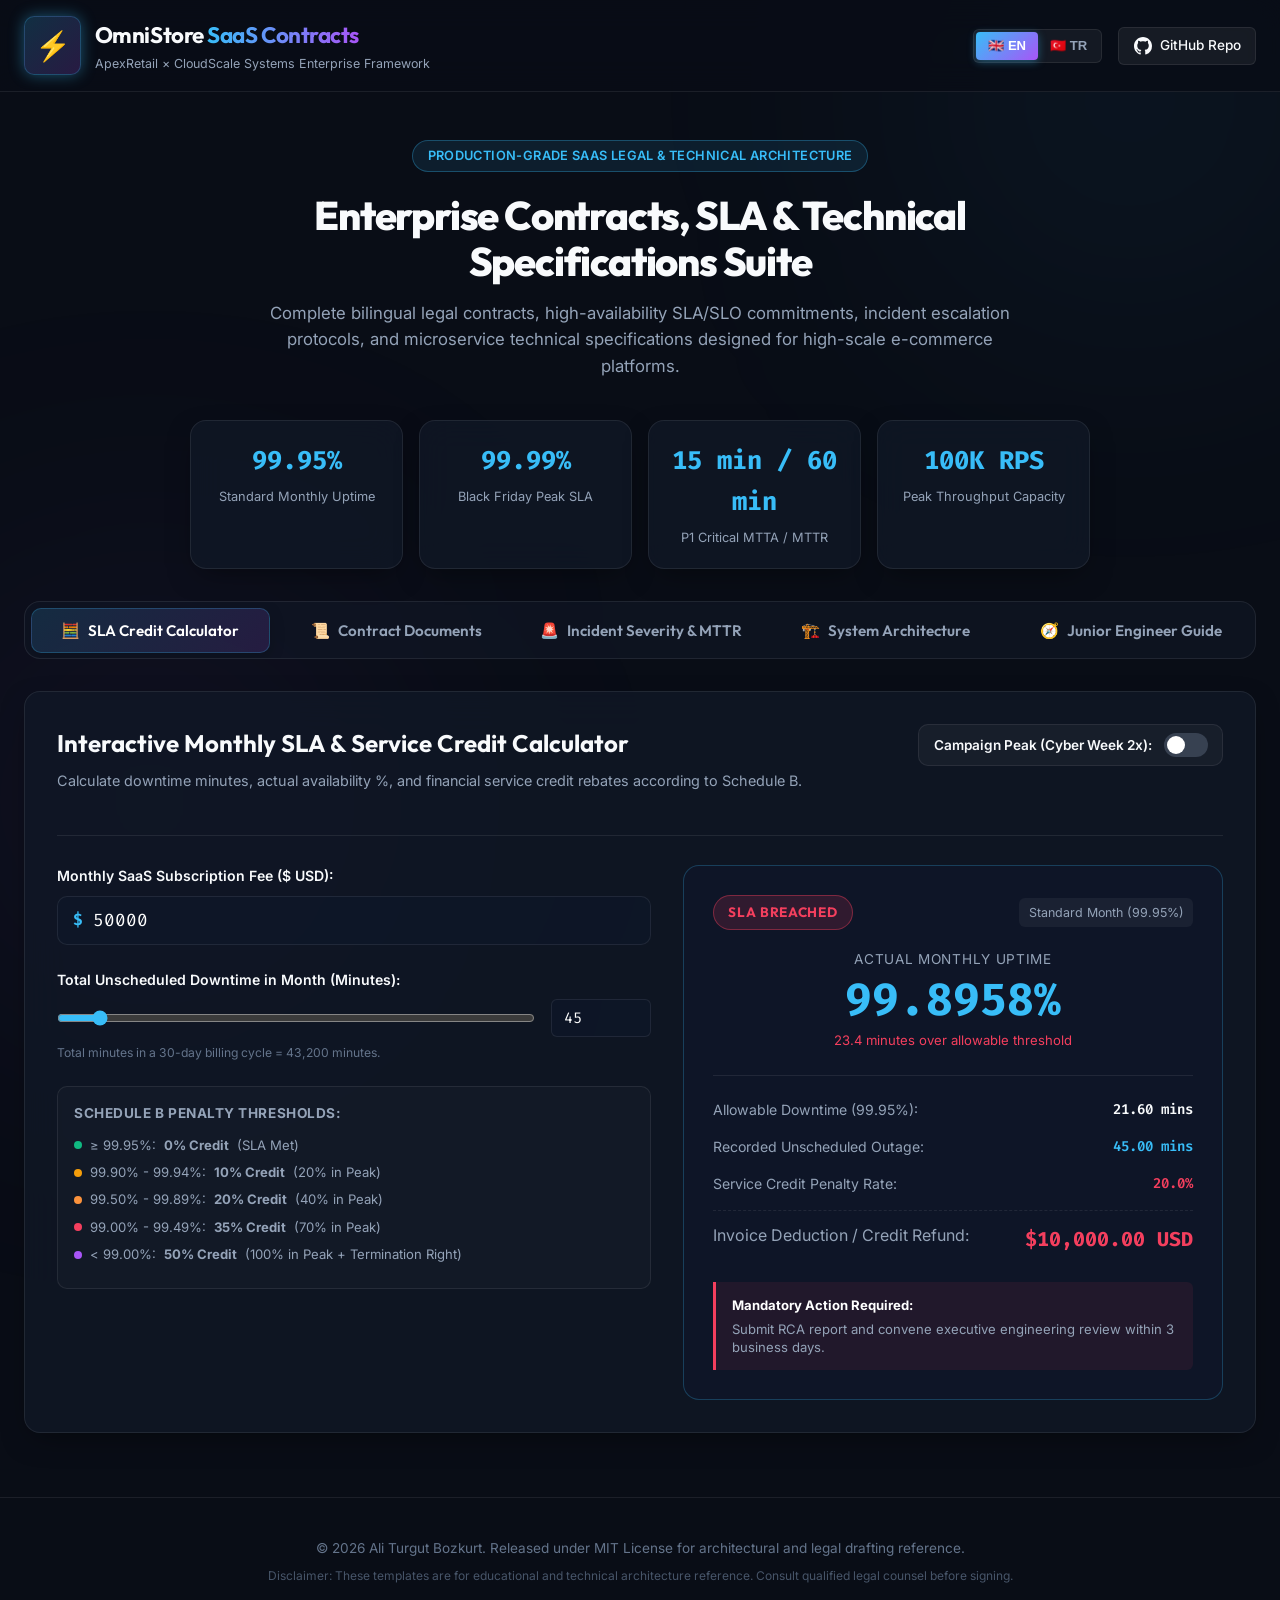
==== commit ffb534de: "docs: add comprehensive junior engineer contract handbook and web explorer tab" ====
--- a/web/index.html
+++ b/web/index.html
@@ -87,6 +87,9 @@
       <button class="tab-btn" onclick="switchTab('architecture')" id="tabBtnArch">
         <span>🏗️</span> <span data-i18n="tab_arch">System Architecture</span>
       </button>
+      <button class="tab-btn" onclick="switchTab('guide')" id="tabBtnGuide">
+        <span>🧭</span> <span data-i18n="tab_guide">Junior Engineer Guide</span>
+      </button>
     </nav>
 
     <!-- TAB 1: SLA Calculator -->
@@ -328,6 +331,18 @@
         </div>
       </div>
     </section>
+
+    <!-- TAB 5: Junior Engineer Guide -->
+    <section id="tab-guide" class="tab-panel">
+      <div class="panel-card">
+        <h3 class="card-title" data-i18n="guide_title">🧭 Junior Software Engineer's Plain-English Contract Guide</h3>
+        <p class="card-desc" data-i18n="guide_desc">Practical, real-world explanations of how legal contracts protect your architecture, salary, and sanity.</p>
+
+        <div class="guide-cards-grid" id="guideCardsGrid">
+          <!-- Rendered dynamically via app.js -->
+        </div>
+      </div>
+    </section>
   </main>
 
   <!-- Clause Modal -->
--- a/web/style.css
+++ b/web/style.css
@@ -958,6 +958,70 @@
   color: #475569;
 }
 
+/* Junior Guide Tab */
+.guide-cards-grid {
+  display: grid;
+  grid-template-columns: repeat(auto-fill, minmax(360px, 1fr));
+  gap: 1.25rem;
+  margin-top: 1rem;
+}
+.guide-card {
+  background: var(--bg-card);
+  border: 1px solid var(--border-card);
+  border-radius: var(--radius-lg);
+  padding: 1.5rem;
+  display: flex;
+  flex-direction: column;
+  justify-content: space-between;
+  transition: var(--transition);
+}
+.guide-card:hover {
+  border-color: rgba(168, 85, 247, 0.4);
+  transform: translateY(-3px);
+  box-shadow: 0 12px 24px -8px rgba(168, 85, 247, 0.25);
+}
+.guide-number {
+  font-family: var(--font-code);
+  font-size: 0.78rem;
+  font-weight: 700;
+  color: var(--accent-purple);
+  background: rgba(168, 85, 247, 0.12);
+  padding: 0.2rem 0.55rem;
+  border-radius: var(--radius-sm);
+  display: inline-block;
+  margin-bottom: 0.75rem;
+}
+.guide-card h4 {
+  font-family: var(--font-heading);
+  font-size: 1.15rem;
+  font-weight: 700;
+  margin-bottom: 0.5rem;
+  line-height: 1.35;
+}
+.guide-card p {
+  font-size: 0.85rem;
+  color: var(--text-muted);
+  line-height: 1.5;
+  margin-bottom: 1.2rem;
+}
+.guide-card-footer {
+  border-top: 1px solid rgba(255, 255, 255, 0.05);
+  padding-top: 0.85rem;
+  display: flex;
+  justify-content: space-between;
+  align-items: center;
+}
+.guide-read-link {
+  font-size: 0.82rem;
+  color: var(--accent-purple);
+  text-decoration: none;
+  font-weight: 600;
+}
+.guide-read-link:hover {
+  text-decoration: underline;
+  color: #c084fc;
+}
+
 /* Responsive */
 @media (max-width: 900px) {
   .calc-grid {
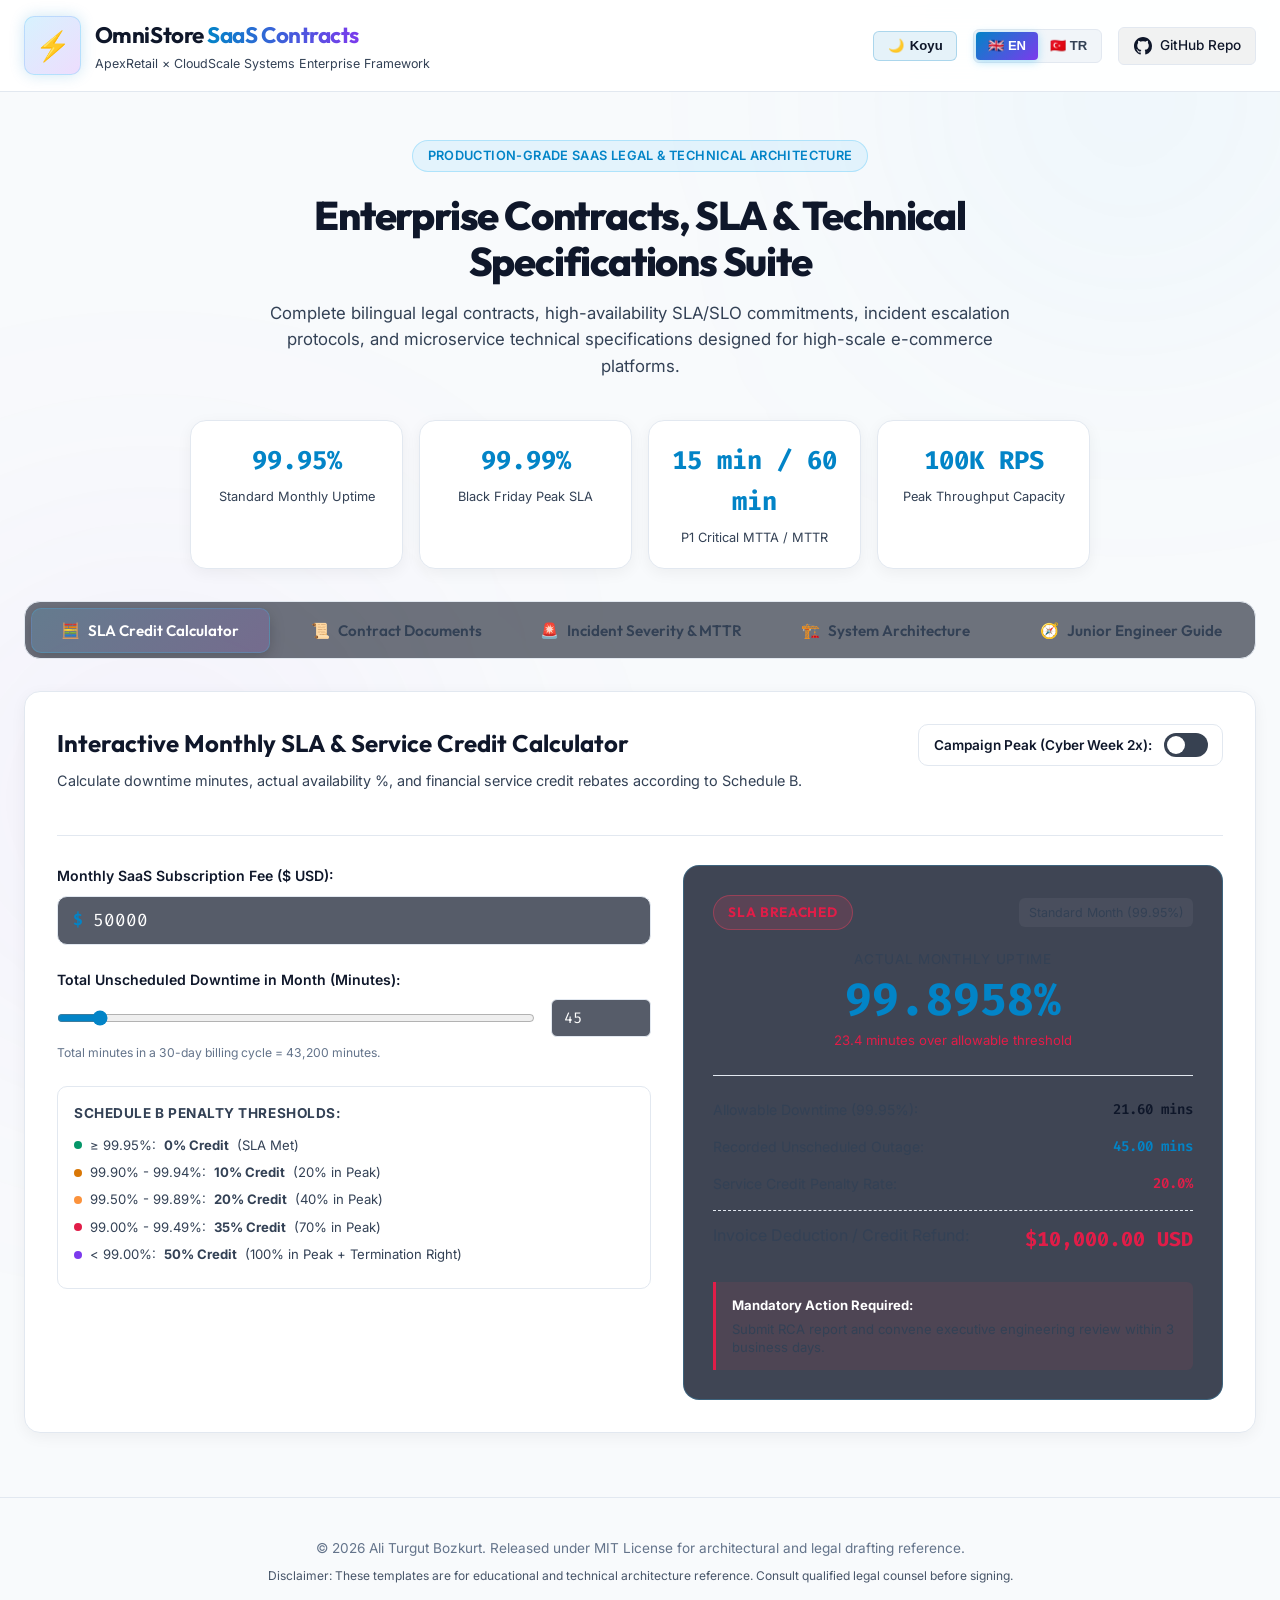
==== commit e10f4ac6: "feat(web): default to light theme with dark mode toggle" ====
--- a/web/index.html
+++ b/web/index.html
@@ -10,7 +10,7 @@
   <link href="https://fonts.googleapis.com/css2?family=Fira+Code:wght@400;600&family=Outfit:wght@400;500;600;700;800&family=Inter:wght@300;400;500;600;700&display=swap" rel="stylesheet">
   <link rel="stylesheet" href="style.css">
 </head>
-<body class="dark-theme">
+<body>
   <!-- Background Glow FX -->
   <div class="glow-bg glow-1"></div>
   <div class="glow-bg glow-2"></div>
@@ -26,6 +26,10 @@
         </div>
       </div>
       <div class="header-actions">
+        <button id="themeToggleBtn" class="theme-btn" title="Temayı Değiştir (Açık/Koyu)">
+          <span class="theme-icon">🌙</span> <span class="theme-text">Koyu</span>
+        </button>
+
         <div class="lang-switch-wrapper">
           <button id="btnLangEn" class="lang-btn active" onclick="setLanguage('en')">🇬🇧 EN</button>
           <button id="btnLangTr" class="lang-btn" onclick="setLanguage('tr')">🇹🇷 TR</button>
--- a/web/style.css
+++ b/web/style.css
@@ -1,4 +1,29 @@
 :root {
+  --bg-dark: #f8fafc;
+  --bg-card: #ffffff;
+  --bg-card-hover: #f1f5f9;
+  --border-card: #e2e8f0;
+  --border-glow: rgba(56, 189, 248, 0.25);
+  --primary: #0284c7;
+  --primary-glow: rgba(2, 132, 199, 0.2);
+  --accent-purple: #7c3aed;
+  --accent-emerald: #059669;
+  --accent-amber: #d97706;
+  --accent-rose: #e11d48;
+  --text-main: #0f172a;
+  --text-muted: #334155;
+  --text-dim: #64748b;
+  --radius-lg: 16px;
+  --radius-md: 10px;
+  --radius-sm: 6px;
+  --font-heading: 'Outfit', sans-serif;
+  --font-body: 'Inter', sans-serif;
+  --font-code: 'Fira Code', monospace;
+  --shadow-card: 0 4px 15px rgba(0, 0, 0, 0.05);
+  --transition: all 0.25s cubic-bezier(0.16, 1, 0.3, 1);
+}
+
+body.dark-theme {
   --bg-dark: #090d16;
   --bg-card: rgba(17, 24, 39, 0.75);
   --bg-card-hover: rgba(30, 41, 59, 0.85);
@@ -13,14 +38,7 @@
   --text-main: #f8fafc;
   --text-muted: #94a3b8;
   --text-dim: #64748b;
-  --radius-lg: 16px;
-  --radius-md: 10px;
-  --radius-sm: 6px;
-  --font-heading: 'Outfit', sans-serif;
-  --font-body: 'Inter', sans-serif;
-  --font-code: 'Fira Code', monospace;
   --shadow-card: 0 10px 30px -10px rgba(0, 0, 0, 0.5);
-  --transition: all 0.25s cubic-bezier(0.16, 1, 0.3, 1);
 }
 
 * {
@@ -29,7 +47,7 @@
   padding: 0;
 }
 
-body.dark-theme {
+body {
   background-color: var(--bg-dark);
   color: var(--text-main);
   font-family: var(--font-body);
@@ -67,10 +85,15 @@
   position: sticky;
   top: 0;
   z-index: 100;
-  background: rgba(9, 13, 22, 0.82);
+  background: rgba(255, 255, 255, 0.92);
   backdrop-filter: blur(16px);
   border-bottom: 1px solid var(--border-card);
 }
+
+body.dark-theme .app-header {
+  background: rgba(9, 13, 22, 0.82);
+}
+
 .header-container {
   max-width: 1280px;
   margin: 0 auto;
@@ -113,13 +136,39 @@
   align-items: center;
   gap: 1rem;
 }
+
+.theme-btn {
+  background: rgba(2, 132, 199, 0.1);
+  border: 1px solid rgba(2, 132, 199, 0.25);
+  color: var(--text-main);
+  padding: 0.4rem 0.85rem;
+  border-radius: var(--radius-sm);
+  font-size: 0.82rem;
+  font-weight: 700;
+  cursor: pointer;
+  display: flex;
+  align-items: center;
+  gap: 6px;
+  transition: var(--transition);
+}
+
+.theme-btn:hover {
+  background: var(--primary);
+  color: #ffffff;
+}
+
 .lang-switch-wrapper {
   display: flex;
+  background: #f1f5f9;
+  border: 1px solid var(--border-card);
+  border-radius: var(--radius-sm);
+  padding: 2px;
+}
+
+body.dark-theme .lang-switch-wrapper {
   background: rgba(255, 255, 255, 0.05);
-  border: 1px solid var(--border-card);
-  border-radius: var(--radius-sm);
-  padding: 2px;
-}
+}
+
 .lang-btn {
   background: transparent;
   border: none;
@@ -140,7 +189,7 @@
   display: flex;
   align-items: center;
   gap: 0.5rem;
-  background: rgba(255, 255, 255, 0.06);
+  background: rgba(0, 0, 0, 0.05);
   border: 1px solid var(--border-card);
   color: var(--text-main);
   text-decoration: none;
@@ -149,6 +198,10 @@
   font-size: 0.85rem;
   font-weight: 500;
   transition: var(--transition);
+}
+
+body.dark-theme .github-badge-btn {
+  background: rgba(255, 255, 255, 0.06);
 }
 .github-badge-btn:hover {
   background: rgba(255, 255, 255, 0.12);
